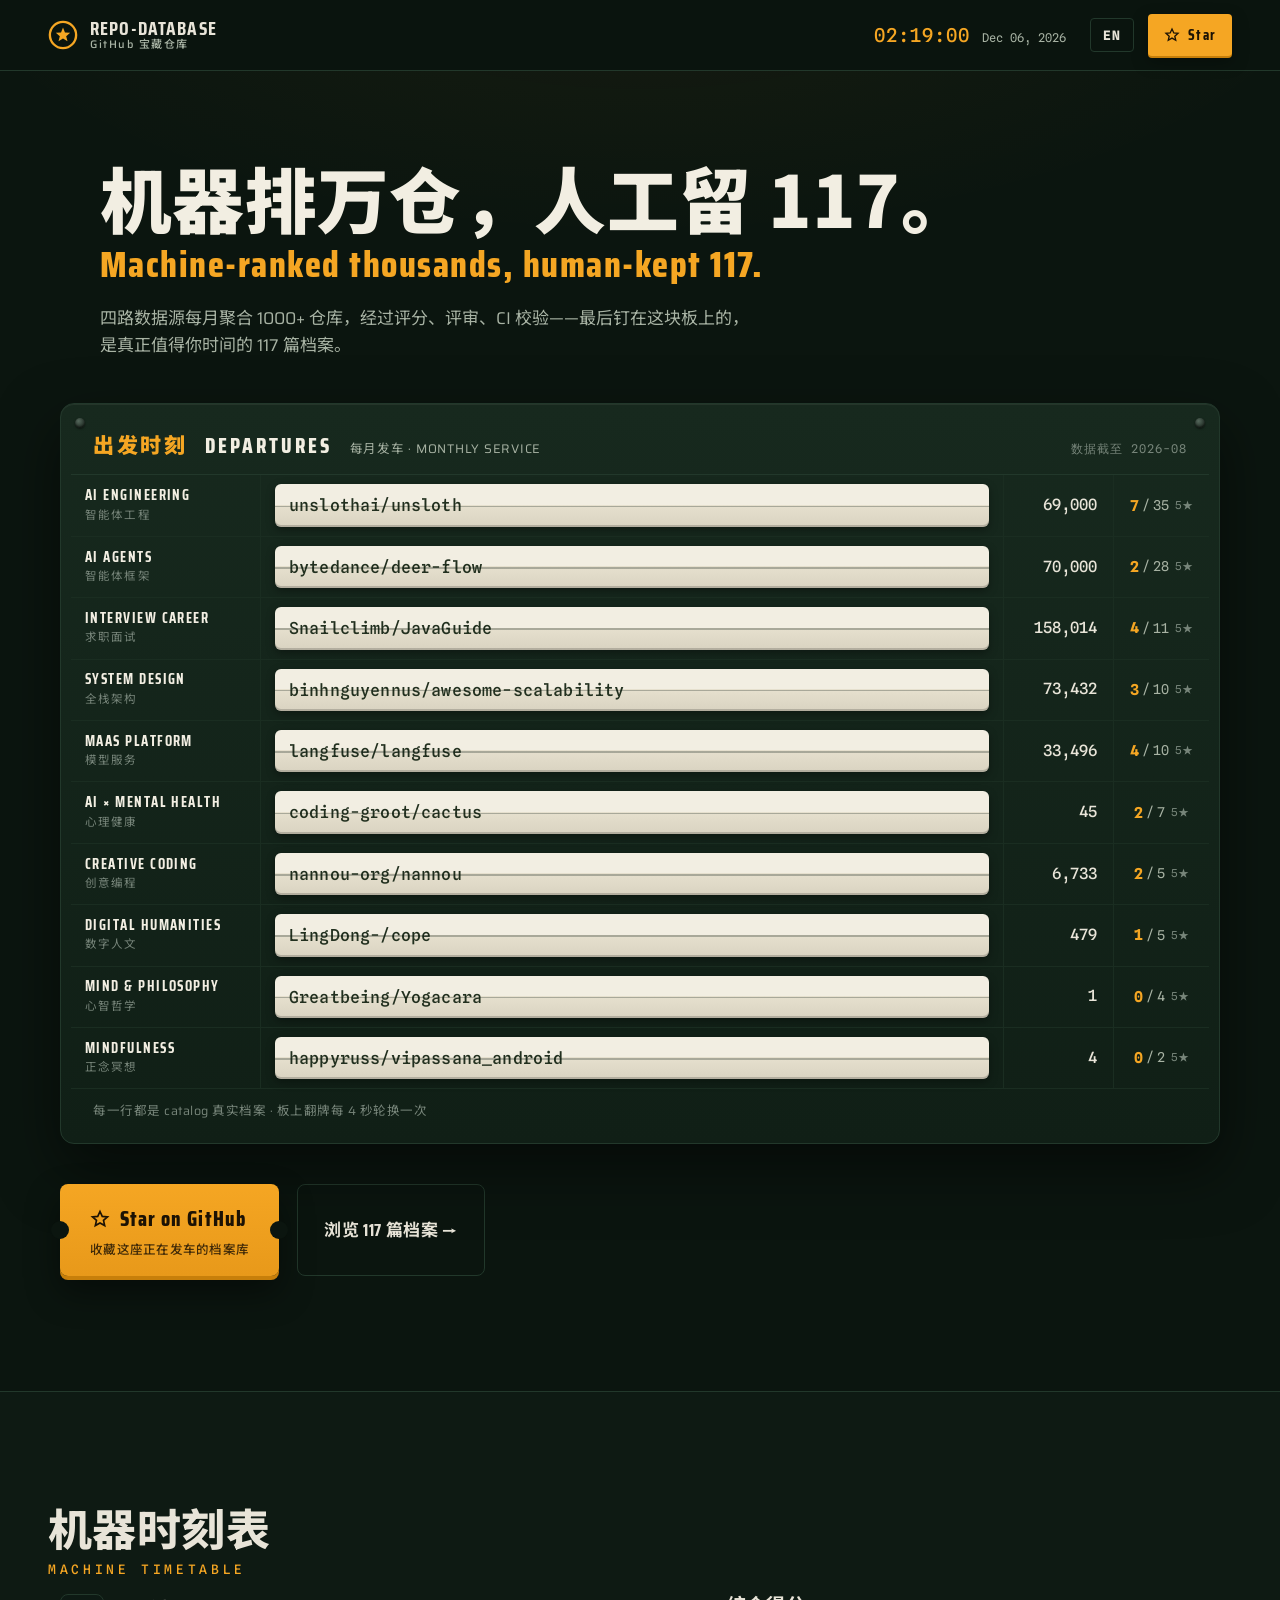
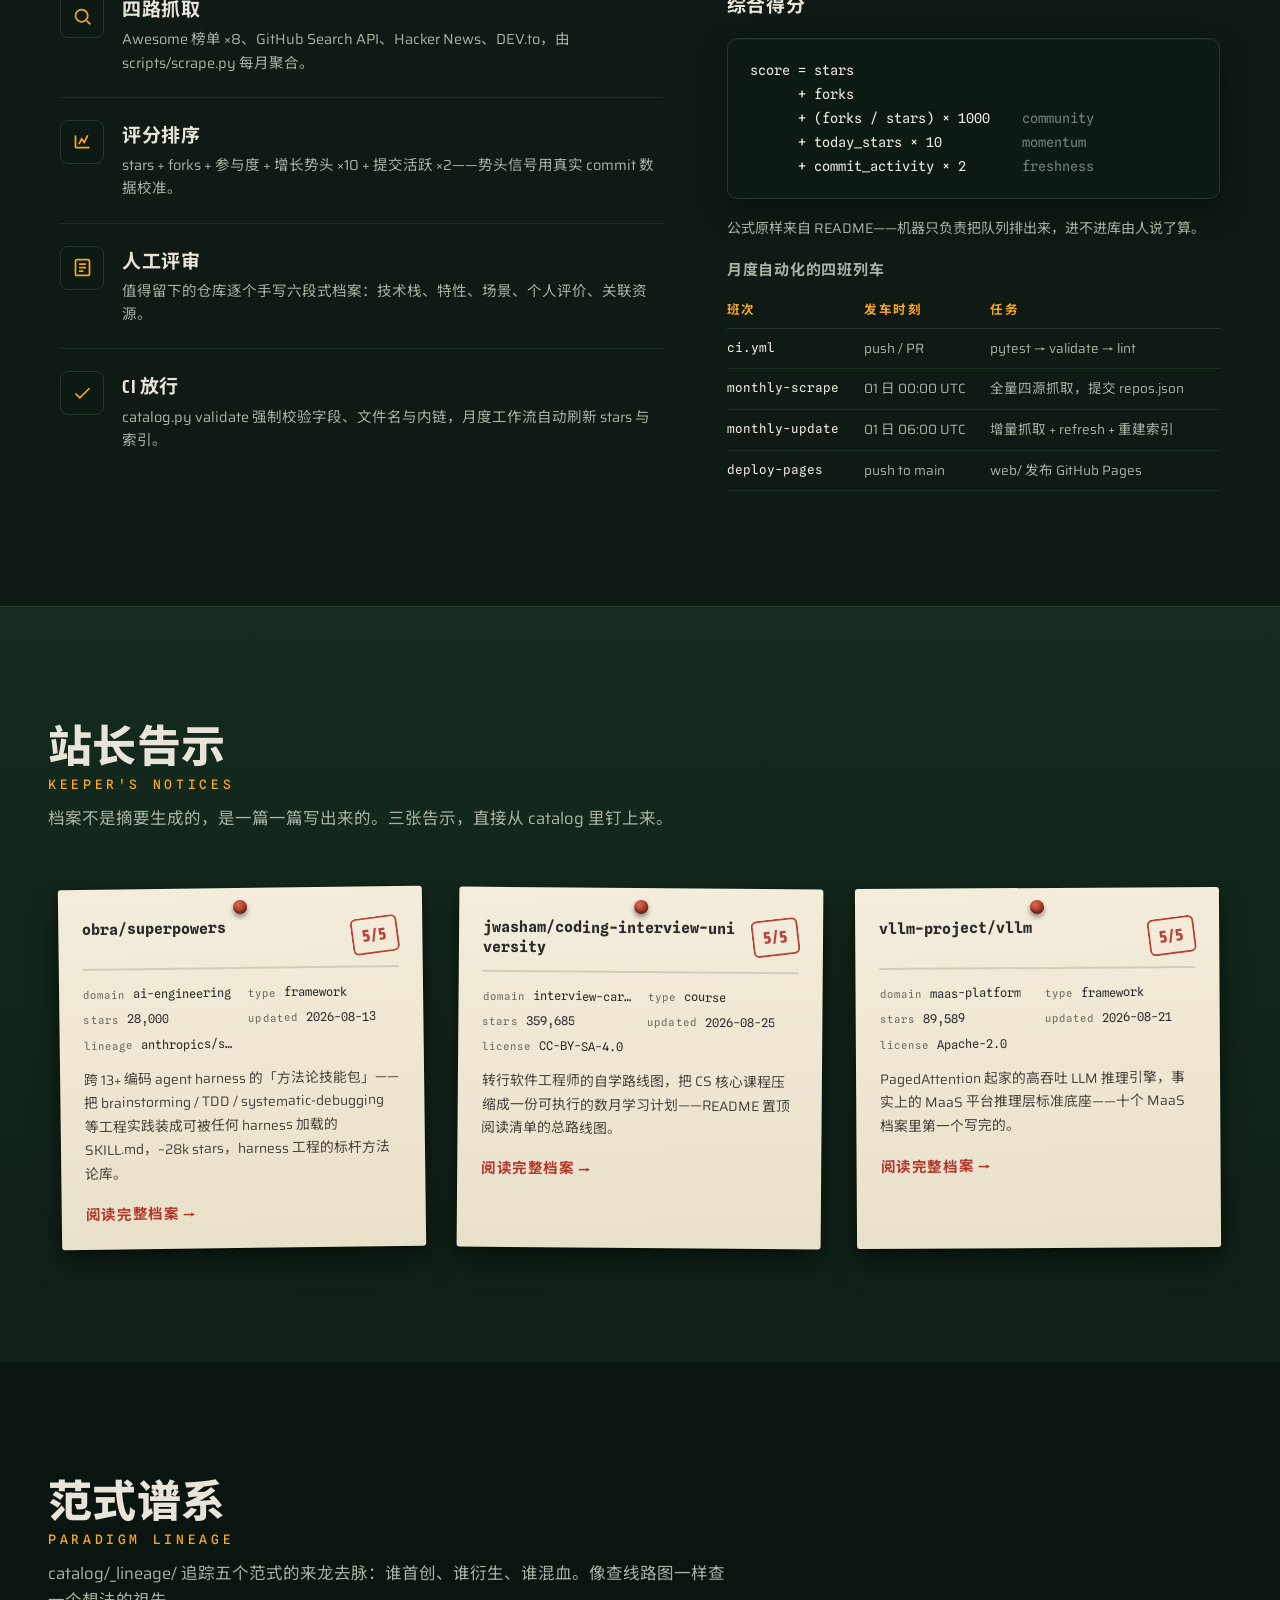
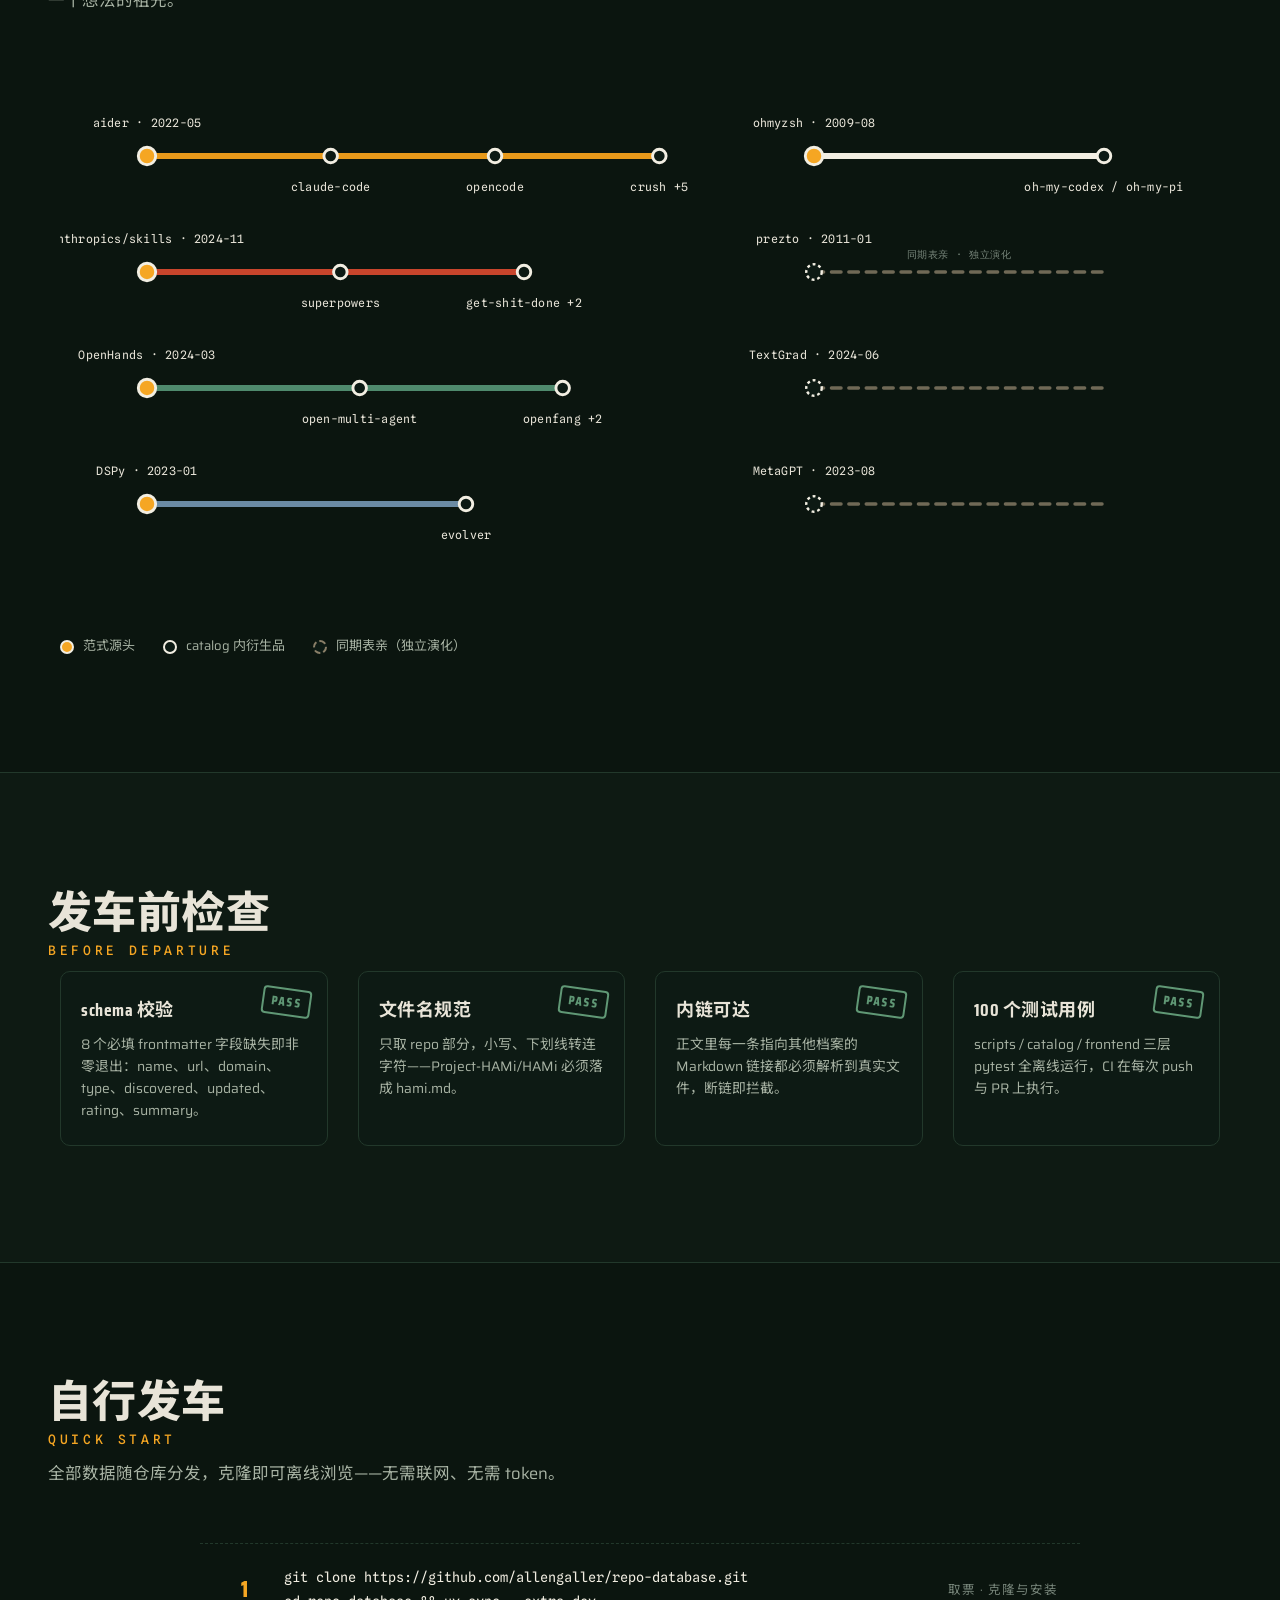
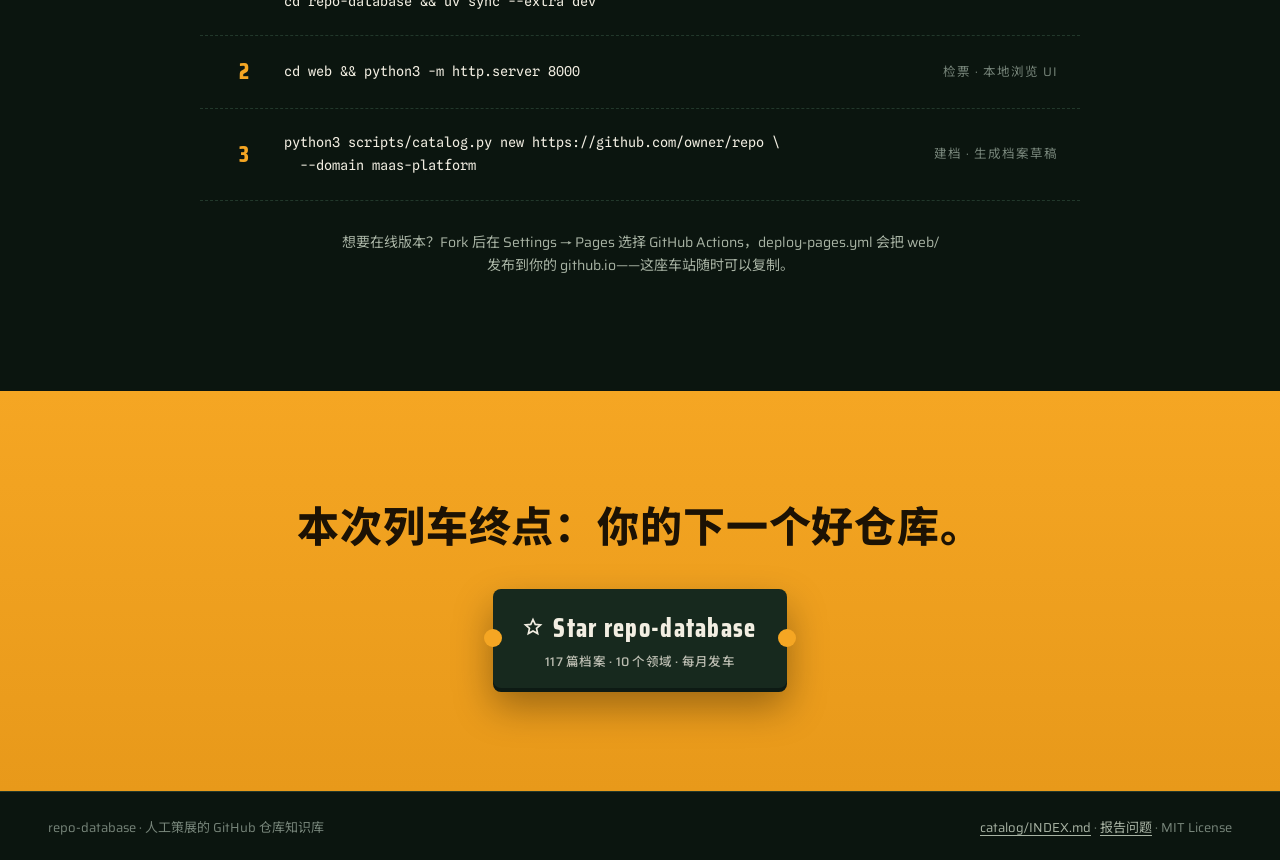
==== GTM/index.html @ 3f6d0c53 "update" ====
<!DOCTYPE html>
<html lang="zh-CN" data-lang="zh">
<head>
  <meta charset="UTF-8">
  <meta name="viewport" content="width=device-width, initial-scale=1.0">
  <meta name="description" content="repo-database — 机器聚合 1000+ 仓库，人工评审留下 117 篇档案。Machine-ranked thousands, human-kept 117.">
  <meta property="og:title" content="repo-database · GitHub Treasure">
  <meta property="og:description" content="出发大厅：四源聚合 × 人工策展 × CI 门禁的 GitHub 仓库知识库。117 篇档案，10 个领域，评审后留下。">
  <meta name="theme-color" content="#0b150f">
  <link rel="icon" href="data:image/svg+xml,%3Csvg xmlns='http://www.w3.org/2000/svg' viewBox='0 0 32 32'%3E%3Ccircle cx='16' cy='16' r='15' fill='%23f5a623'/%3E%3Ccircle cx='16' cy='16' r='9.5' fill='%230d1a14'/%3E%3Cpath d='M16 10.5l1.7 3.4 3.8.6-2.7 2.7.6 3.8-3.4-1.8-3.4 1.8.6-3.8-2.7-2.7 3.8-.6z' fill='%23f5a623'/%3E%3C/svg%3E">
  <title>repo-database · GitHub Treasure — 机器排万仓，人工留 117</title>
  <link rel="preconnect" href="https://fonts.googleapis.com">
  <link rel="preconnect" href="https://fonts.gstatic.com" crossorigin>
  <link href="https://fonts.googleapis.com/css2?family=Saira:wght@500;600;700&family=Saira+Condensed:wght@600;700;800&family=Spline+Sans+Mono:wght@400;500;700&family=Noto+Sans+SC:wght@400;500;700;900&display=swap" rel="stylesheet">
  <link rel="stylesheet" href="gtm.css">
</head>
<body>
  <!--
    DIRECTION CONTRACT — The Departure Board (seed key fe398aec, degraded roll, code-first)
    THESIS: repo-database 是一间出发大厅——机器管时刻表（四源聚合、评分排序、每月发车），策展人是站长（117 篇人工档案钉成告示）。拒绝类别默认的暗色英雄区 + 特性卡网格。
    OWN-WORLD: 深绿珐琅板面（#0d1a14）、骨白翻牌（#f2eee2）、琥珀运行高亮（#f5a623）、印章红人工痕迹（#c8452c）；Saira（DIN 系车站字）+ Spline Sans Mono 翻牌字 + Noto Sans SC；铆接板框、纸质告示卡、红墨印章、地铁线路图。
    STORY: 访客看懂「活的优质仓库出发板 + 有站长的档案库」，相信机器节奏与人工评审都真实（行行真实数据），动作是 Star（票根）+ 读档案。
    FIRST VIEWPORT: h1「机器排万仓，人工留 117」+ 全宽出发板：板楣 DEPARTURES·MONTHLY SERVICE·UPDATED 2026-08；十行线路（双语域名 | 翻牌真实仓库名 | STARS | 5★ 档案数）；板下票根式主 CTA「Star on GitHub」+ 次级「浏览档案」；板脚注注明数据截至 2026-08。
    FORM: The Departure Board — 7 候选按共鸣排序后的第 7 位（骰子分配）；候选列表其余 6 位未展示（degraded roll）。
    FINISH: unreviewed and undocumented is unfinished; this build ends with the finish review, the verdict, DESIGN.md, and every shipping raster carrying its provenance.
  -->
  <a class="skip-link" href="#board">跳到出发板 · Skip to board</a>

  <header class="station-bar">
    <a class="brand" href="https://github.com/allengaller/repo-database" target="_blank" rel="noopener">
      <svg class="brand-mark" viewBox="0 0 32 32" fill="none" aria-hidden="true">
        <circle cx="16" cy="16" r="14" stroke="currentColor" stroke-width="2.5"/>
        <path d="M16 8l2.1 5.2 5.6.4-4.3 3.6 1.4 5.4L16 19.6l-4.8 3 1.4-5.4-4.3-3.6 5.6-.4L16 8z" fill="currentColor"/>
      </svg>
      <span class="brand-name">REPO-DATABASE<small data-i18n="brandSub">GitHub 宝藏仓库</small></span>
    </a>
    <div class="clock" aria-hidden="true">
      <span class="clock-time" id="clockTime">--:--:--</span>
      <span class="clock-date" id="clockDate"></span>
    </div>
    <div class="bar-actions">
      <button id="langToggle" class="lang-toggle" type="button" aria-label="切换语言 / Switch language">EN</button>
      <a class="star-stub" href="https://github.com/allengaller/repo-database" target="_blank" rel="noopener">
        <svg viewBox="0 0 24 24" fill="none" stroke="currentColor" stroke-width="2" aria-hidden="true"><path d="M12 3l2.7 5.9 6.3.6-4.8 4.2 1.4 6.2L12 16.7l-5.6 3.2 1.4-6.2L3 9.5l6.3-.6L12 3z"/></svg>
        <span>Star</span>
      </a>
    </div>
  </header>

  <main>
    <!-- ============ 出发大厅 ============ -->
    <section class="hall">
      <div class="hall-head">
        <h1 class="hall-title">
          <span class="zh-block" data-i18n="h1main">机器排万仓，人工留 117。</span>
          <span class="en-block" data-i18n="h1sub">Machine-ranked thousands, human-kept 117.</span>
        </h1>
        <p class="hall-lede" data-i18n="lede">四路数据源每月聚合 1000+ 仓库，经过评分、评审、CI 校验——最后钉在这块板上的，是真正值得你时间的 117 篇档案。</p>
      </div>

      <div class="board-frame" id="board">
        <div class="board-header">
          <span class="bh-zh" data-i18n="boardTitle">出发时刻</span>
          <span class="bh-en">DEPARTURES</span>
          <span class="bh-service" data-i18n="boardService">每月发车 · MONTHLY SERVICE</span>
          <span class="bh-updated" data-i18n="boardUpdated">数据截至 2026-08</span>
        </div>

        <div class="board" aria-hidden="true">
          <div class="brow" data-line="ai-engineering">
            <div class="r-line"><b>AI ENGINEERING</b><i data-i18n-line>智能体工程</i></div>
            <div class="r-dest"><span class="flap"><span class="flap-name">anomalyco/opencode</span></span></div>
            <div class="r-stars">197,000</div>
            <div class="r-rating"><span class="five-count">7</span><span class="rating-sep">/</span><span class="total">35</span><span class="rating-unit">5★</span></div>
          </div>
          <div class="brow" data-line="ai-agents">
            <div class="r-line"><b>AI AGENTS</b><i data-i18n-line>智能体框架</i></div>
            <div class="r-dest"><span class="flap"><span class="flap-name">openclaw/openclaw</span></span></div>
            <div class="r-stars">380,000</div>
            <div class="r-rating"><span class="five-count">2</span><span class="rating-sep">/</span><span class="total">28</span><span class="rating-unit">5★</span></div>
          </div>
          <div class="brow" data-line="interview-career">
            <div class="r-line"><b>INTERVIEW CAREER</b><i data-i18n-line>求职面试</i></div>
            <div class="r-dest"><span class="flap"><span class="flap-name">jwasham/coding-interview-university</span></span></div>
            <div class="r-stars">359,685</div>
            <div class="r-rating"><span class="five-count">4</span><span class="rating-sep">/</span><span class="total">11</span><span class="rating-unit">5★</span></div>
          </div>
          <div class="brow" data-line="fullstack-arch">
            <div class="r-line"><b>SYSTEM DESIGN</b><i data-i18n-line>全栈架构</i></div>
            <div class="r-dest"><span class="flap"><span class="flap-name">donnemartin/system-design-primer</span></span></div>
            <div class="r-stars">365,155</div>
            <div class="r-rating"><span class="five-count">3</span><span class="rating-sep">/</span><span class="total">10</span><span class="rating-unit">5★</span></div>
          </div>
          <div class="brow" data-line="maas-platform">
            <div class="r-line"><b>MAAS PLATFORM</b><i data-i18n-line>模型服务</i></div>
            <div class="r-dest"><span class="flap"><span class="flap-name">vllm-project/vllm</span></span></div>
            <div class="r-stars">89,589</div>
            <div class="r-rating"><span class="five-count">4</span><span class="rating-sep">/</span><span class="total">10</span><span class="rating-unit">5★</span></div>
          </div>
          <div class="brow" data-line="ai-mental-health">
            <div class="r-line"><b>AI × MENTAL HEALTH</b><i data-i18n-line>心理健康</i></div>
            <div class="r-dest"><span class="flap"><span class="flap-name">Emo-gml/PsyLLM</span></span></div>
            <div class="r-stars">51</div>
            <div class="r-rating"><span class="five-count">2</span><span class="rating-sep">/</span><span class="total">7</span><span class="rating-unit">5★</span></div>
          </div>
          <div class="brow" data-line="creative-coding">
            <div class="r-line"><b>CREATIVE CODING</b><i data-i18n-line>创意编程</i></div>
            <div class="r-dest"><span class="flap"><span class="flap-name">terkelg/awesome-creative-coding</span></span></div>
            <div class="r-stars">15,121</div>
            <div class="r-rating"><span class="five-count">2</span><span class="rating-sep">/</span><span class="total">5</span><span class="rating-unit">5★</span></div>
          </div>
          <div class="brow" data-line="culture-arts">
            <div class="r-line"><b>DIGITAL HUMANITIES</b><i data-i18n-line>数字人文</i></div>
            <div class="r-dest"><span class="flap"><span class="flap-name">chinese-poetry/chinese-poetry</span></span></div>
            <div class="r-stars">52,975</div>
            <div class="r-rating"><span class="five-count">1</span><span class="rating-sep">/</span><span class="total">5</span><span class="rating-unit">5★</span></div>
          </div>
          <div class="brow" data-line="mind-philosophy">
            <div class="r-line"><b>MIND &amp; PHILOSOPHY</b><i data-i18n-line>心智哲学</i></div>
            <div class="r-dest"><span class="flap"><span class="flap-name">SecurityRonin/alaya</span></span></div>
            <div class="r-stars">13</div>
            <div class="r-rating"><span class="five-count">0</span><span class="rating-sep">/</span><span class="total">4</span><span class="rating-unit">5★</span></div>
          </div>
          <div class="brow" data-line="mindfulness-apps">
            <div class="r-line"><b>MINDFULNESS</b><i data-i18n-line>正念冥想</i></div>
            <div class="r-dest"><span class="flap"><span class="flap-name">giekaton/vipassana-app</span></span></div>
            <div class="r-stars">9</div>
            <div class="r-rating"><span class="five-count">0</span><span class="rating-sep">/</span><span class="total">2</span><span class="rating-unit">5★</span></div>
          </div>
        </div>

        <ul class="board-sr">
          <li>ai-engineering 智能体工程：35 篇，7 篇五星；代表档案 anomalyco/opencode（197,000 stars，5/5）</li>
          <li>ai-agents 智能体框架：28 篇，2 篇五星；代表档案 openclaw/openclaw（380,000 stars，4/5）</li>
          <li>interview-career 求职面试：11 篇，4 篇五星；代表档案 jwasham/coding-interview-university（359,685 stars，5/5）</li>
          <li>fullstack-arch 全栈架构：10 篇，3 篇五星；代表档案 donnemartin/system-design-primer（365,155 stars，5/5）</li>
          <li>maas-platform 模型服务：10 篇，4 篇五星；代表档案 vllm-project/vllm（89,589 stars，5/5）</li>
          <li>ai-mental-health 心理健康：7 篇，2 篇五星；代表档案 Emo-gml/PsyLLM（51 stars，5/5）</li>
          <li>creative-coding 创意编程：5 篇，2 篇五星；代表档案 terkelg/awesome-creative-coding（15,121 stars，5/5）</li>
          <li>culture-arts 数字人文：5 篇，1 篇五星；代表档案 chinese-poetry/chinese-poetry（52,975 stars，5/5）</li>
          <li>mind-philosophy 心智哲学：4 篇，0 篇五星；代表档案 SecurityRonin/alaya（13 stars，4/5）</li>
          <li>mindfulness-apps 正念冥想：2 篇，0 篇五星；代表档案 giekaton/vipassana-app（9 stars，4/5）</li>
        </ul>

        <div class="board-foot" data-i18n="boardFoot">每一行都是 catalog 真实档案 · 板上翻牌每 4 秒轮换一次</div>
      </div>

      <div class="hall-cta">
        <a class="ticket-main" href="https://github.com/allengaller/repo-database" target="_blank" rel="noopener">
          <span class="ticket-star">
            <svg viewBox="0 0 24 24" fill="none" stroke="currentColor" stroke-width="2" aria-hidden="true"><path d="M12 3l2.7 5.9 6.3.6-4.8 4.2 1.4 6.2L12 16.7l-5.6 3.2 1.4-6.2L3 9.5l6.3-.6L12 3z"/></svg>
            <span data-i18n="ctaStar">Star on GitHub</span>
          </span>
          <small data-i18n="ctaStarSub">收藏这座正在发车的档案库</small>
        </a>
        <a class="ticket-alt" href="https://github.com/allengaller/repo-database/blob/main/catalog/INDEX.md" target="_blank" rel="noopener">
          <span data-i18n="ctaIndex">浏览 117 篇档案 →</span>
        </a>
      </div>
    </section>

    <!-- ============ 机器时刻表 ============ -->
    <section class="how">
      <h2 class="sec-title"><span data-i18n="howTitle">机器时刻表</span><b>MACHINE TIMETABLE</b></h2>
      <div class="how-grid">
        <div class="how-flow">
          <div class="flow-step">
            <span class="fs-icon"><svg viewBox="0 0 24 24" fill="none" stroke="currentColor" stroke-width="2" aria-hidden="true"><circle cx="11" cy="11" r="7"/><path d="M21 21l-4.3-4.3"/></svg></span>
            <div><h3 data-i18n="flow1T">四路抓取</h3><p data-i18n="flow1P">Awesome 榜单 ×8、GitHub Search API、Hacker News、DEV.to，由 scripts/scrape.py 每月聚合。</p></div>
          </div>
          <div class="flow-step">
            <span class="fs-icon"><svg viewBox="0 0 24 24" fill="none" stroke="currentColor" stroke-width="2" aria-hidden="true"><path d="M4 19V5m0 14h16M8 15l3-6 3 4 4-8"/></svg></span>
            <div><h3 data-i18n="flow2T">评分排序</h3><p data-i18n="flow2P">stars + forks + 参与度 + 增长势头 ×10 + 提交活跃 ×2——势头信号用真实 commit 数据校准。</p></div>
          </div>
          <div class="flow-step">
            <span class="fs-icon"><svg viewBox="0 0 24 24" fill="none" stroke="currentColor" stroke-width="2" aria-hidden="true"><rect x="4" y="3" width="16" height="18" rx="2"/><path d="M8 8h8M8 12h8M8 16h5"/></svg></span>
            <div><h3 data-i18n="flow3T">人工评审</h3><p data-i18n="flow3P">值得留下的仓库逐个手写六段式档案：技术栈、特性、场景、个人评价、关联资源。</p></div>
          </div>
          <div class="flow-step">
            <span class="fs-icon"><svg viewBox="0 0 24 24" fill="none" stroke="currentColor" stroke-width="2" aria-hidden="true"><path d="M20 6L9 17l-5-5"/></svg></span>
            <div><h3 data-i18n="flow4T">CI 放行</h3><p data-i18n="flow4P">catalog.py validate 强制校验字段、文件名与内链，月度工作流自动刷新 stars 与索引。</p></div>
          </div>
        </div>
        <div class="how-formula">
          <h3 data-i18n="formulaT">综合得分</h3>
          <pre class="formula"><code>score = stars
      + forks
      + (forks / stars) × 1000   <span class="fx-c"> community</span>
      + today_stars × 10         <span class="fx-c"> momentum</span>
      + commit_activity × 2      <span class="fx-c"> freshness</span></code></pre>
          <p class="formula-note" data-i18n="formulaNote">公式原样来自 README——机器只负责把队列排出来，进不进库由人说了算。</p>
          <table class="wf-table">
            <caption data-i18n="wfCap">月度自动化的四班列车</caption>
            <thead><tr><th data-i18n="wfHead1">班次</th><th data-i18n="wfHead2">发车时刻</th><th data-i18n="wfHead3">任务</th></tr></thead>
            <tbody>
              <tr><td>ci.yml</td><td>push / PR</td><td>pytest → validate → lint</td></tr>
              <tr><td>monthly-scrape</td><td>01 日 00:00 UTC</td><td data-i18n="wf1">全量四源抓取，提交 repos.json</td></tr>
              <tr><td>monthly-update</td><td>01 日 06:00 UTC</td><td data-i18n="wf2">增量抓取 + refresh + 重建索引</td></tr>
              <tr><td>deploy-pages</td><td>push to main</td><td data-i18n="wf3">web/ 发布 GitHub Pages</td></tr>
            </tbody>
          </table>
        </div>
      </div>
    </section>

    <!-- ============ 站长告示 ============ -->
    <section class="notices">
      <h2 class="sec-title"><span data-i18n="noticesTitle">站长告示</span><b>KEEPER'S NOTICES</b></h2>
      <p class="sec-lede" data-i18n="noticesLede">档案不是摘要生成的，是一篇一篇写出来的。三张告示，直接从 catalog 里钉上来。</p>
      <div class="notice-board">
        <article class="notice-card">
          <span class="pin" aria-hidden="true"></span>
          <header class="nc-head">
            <h3>obra/superpowers</h3>
            <span class="nc-stamp" aria-label="rating 5/5">5/5</span>
          </header>
          <dl class="nc-meta">
            <div><dt>domain</dt><dd>ai-engineering</dd></div>
            <div><dt>type</dt><dd>framework</dd></div>
            <div><dt>stars</dt><dd>28,000</dd></div>
            <div><dt>updated</dt><dd>2026-08-13</dd></div>
            <div><dt>lineage</dt><dd>anthropics/skills</dd></div>
          </dl>
          <p class="nc-body" data-i18n="nc1">跨 13+ 编码 agent harness 的「方法论技能包」——把 brainstorming / TDD / systematic-debugging 等工程实践装成可被任何 harness 加载的 SKILL.md，~28k stars，harness 工程的标杆方法论库。</p>
          <a class="nc-link" href="https://github.com/allengaller/repo-database/blob/main/catalog/ai-engineering/superpowers.md" target="_blank" rel="noopener" data-i18n="ncLink">阅读完整档案 →</a>
        </article>
        <article class="notice-card">
          <span class="pin" aria-hidden="true"></span>
          <header class="nc-head">
            <h3>jwasham/coding-interview-university</h3>
            <span class="nc-stamp" aria-label="rating 5/5">5/5</span>
          </header>
          <dl class="nc-meta">
            <div><dt>domain</dt><dd>interview-career</dd></div>
            <div><dt>type</dt><dd>course</dd></div>
            <div><dt>stars</dt><dd>359,685</dd></div>
            <div><dt>updated</dt><dd>2026-08-25</dd></div>
            <div><dt>license</dt><dd>CC-BY-SA-4.0</dd></div>
          </dl>
          <p class="nc-body" data-i18n="nc2">转行软件工程师的自学路线图，把 CS 核心课程压缩成一份可执行的数月学习计划——README 置顶阅读清单的总路线图。</p>
          <a class="nc-link" href="https://github.com/allengaller/repo-database/blob/main/catalog/interview-career/coding-interview-university.md" target="_blank" rel="noopener" data-i18n="ncLink">阅读完整档案 →</a>
        </article>
        <article class="notice-card">
          <span class="pin" aria-hidden="true"></span>
          <header class="nc-head">
            <h3>vllm-project/vllm</h3>
            <span class="nc-stamp" aria-label="rating 5/5">5/5</span>
          </header>
          <dl class="nc-meta">
            <div><dt>domain</dt><dd>maas-platform</dd></div>
            <div><dt>type</dt><dd>framework</dd></div>
            <div><dt>stars</dt><dd>89,589</dd></div>
            <div><dt>updated</dt><dd>2026-08-21</dd></div>
            <div><dt>license</dt><dd>Apache-2.0</dd></div>
          </dl>
          <p class="nc-body" data-i18n="nc3">PagedAttention 起家的高吞吐 LLM 推理引擎，事实上的 MaaS 平台推理层标准底座——十个 MaaS 档案里第一个写完的。</p>
          <a class="nc-link" href="https://github.com/allengaller/repo-database/blob/main/catalog/maas-platform/vllm.md" target="_blank" rel="noopener" data-i18n="ncLink">阅读完整档案 →</a>
        </article>
      </div>
    </section>

    <!-- ============ 范式谱系 ============ -->
    <section class="lineage">
      <h2 class="sec-title"><span data-i18n="lineageTitle">范式谱系</span><b>PARADIGM LINEAGE</b></h2>
      <p class="sec-lede" data-i18n="lineageLede">catalog/_lineage/ 追踪五个范式的来龙去脉：谁首创、谁衍生、谁混血。像查线路图一样查一个想法的祖先。</p>
      <div class="metro">
        <svg class="metro-svg" viewBox="0 0 1200 560" role="img" aria-label="五条范式谱系线路图">
          <g class="mline" data-line-name="CLI 流式 diff 编辑器 CLI streaming diff editor">
            <path class="rail" d="M90 90 H 620" />
            <circle class="stn origin" cx="90" cy="90" r="9"/>
            <text class="stn-name" x="90" y="60" text-anchor="middle">aider · 2022-05</text>
            <circle class="stn" cx="280" cy="90" r="7"/>
            <text class="stn-name" x="280" y="126" text-anchor="middle">claude-code</text>
            <circle class="stn" cx="450" cy="90" r="7"/>
            <text class="stn-name" x="450" y="126" text-anchor="middle">opencode</text>
            <circle class="stn" cx="620" cy="90" r="7"/>
            <text class="stn-name" x="620" y="126" text-anchor="middle">crush +5</text>
          </g>
          <g class="mline" data-line-name="Agent harness 配置 agent harness config">
            <path class="rail" d="M90 210 H 480" />
            <circle class="stn origin" cx="90" cy="210" r="9"/>
            <text class="stn-name" x="90" y="180" text-anchor="middle">anthropics/skills · 2024-11</text>
            <circle class="stn" cx="290" cy="210" r="7"/>
            <text class="stn-name" x="290" y="246" text-anchor="middle">superpowers</text>
            <circle class="stn" cx="480" cy="210" r="7"/>
            <text class="stn-name" x="480" y="246" text-anchor="middle">get-shit-done +2</text>
          </g>
          <g class="mline" data-line-name="多 agent 编排 multi-agent orchestration">
            <path class="rail" d="M90 330 H 520" />
            <circle class="stn origin" cx="90" cy="330" r="9"/>
            <text class="stn-name" x="90" y="300" text-anchor="middle">OpenHands · 2024-03</text>
            <circle class="stn" cx="310" cy="330" r="7"/>
            <text class="stn-name" x="310" y="366" text-anchor="middle">open-multi-agent</text>
            <circle class="stn" cx="520" cy="330" r="7"/>
            <text class="stn-name" x="520" y="366" text-anchor="middle">openfang +2</text>
          </g>
          <g class="mline" data-line-name="Prompt 演化 prompt evolution">
            <path class="rail" d="M90 450 H 420" />
            <circle class="stn origin" cx="90" cy="450" r="9"/>
            <text class="stn-name" x="90" y="420" text-anchor="middle">DSPy · 2023-01</text>
            <circle class="stn" cx="420" cy="450" r="7"/>
            <text class="stn-name" x="420" y="486" text-anchor="middle">evolver</text>
          </g>
          <g class="mline" data-line-name="oh-my-zsh 家族 oh-my-zsh family">
            <path class="rail" d="M780 90 H 1080" />
            <circle class="stn origin" cx="780" cy="90" r="9"/>
            <text class="stn-name" x="780" y="60" text-anchor="middle">ohmyzsh · 2009-08</text>
            <circle class="stn" cx="1080" cy="90" r="7"/>
            <text class="stn-name" x="1080" y="126" text-anchor="middle">oh-my-codex / oh-my-pi</text>
          </g>
          <g class="mline" data-line-name="oh-my-zsh 家族（独立演化）oh-my-zsh family cousin">
            <path class="rail dashed" d="M780 210 H 1080" />
            <circle class="stn cousin" cx="780" cy="210" r="8"/>
            <text class="stn-name" x="780" y="180" text-anchor="middle">prezto · 2011-01</text>
            <text class="stn-note" x="930" y="196" text-anchor="middle" data-i18n="cousinNote">同期表亲 · 独立演化</text>
          </g>
          <g class="mline" data-line-name="Prompt 演化（同期表亲）prompt evolution cousin">
            <path class="rail dashed" d="M780 330 H 1080" />
            <circle class="stn cousin" cx="780" cy="330" r="8"/>
            <text class="stn-name" x="780" y="300" text-anchor="middle">TextGrad · 2024-06</text>
          </g>
          <g class="mline" data-line-name="多 agent 编排（同期表亲）multi-agent orchestration cousin">
            <path class="rail dashed" d="M780 450 H 1080" />
            <circle class="stn cousin" cx="780" cy="450" r="8"/>
            <text class="stn-name" x="780" y="420" text-anchor="middle">MetaGPT · 2023-08</text>
          </g>
        </svg>
        <div class="metro-legend">
          <span><i class="lg-origin"></i><span data-i18n="lgOrigin">范式源头</span></span>
          <span><i class="lg-stn"></i><span data-i18n="lgDeriv">catalog 内衍生品</span></span>
          <span><i class="lg-cousin"></i><span data-i18n="lgCousin">同期表亲（独立演化）</span></span>
        </div>
      </div>
    </section>

    <!-- ============ 发车前检查 ============ -->
    <section class="gate">
      <h2 class="sec-title"><span data-i18n="gateTitle">发车前检查</span><b>BEFORE DEPARTURE</b></h2>
      <div class="gate-grid">
        <div class="gate-item">
          <span class="gate-stamp" aria-hidden="true">PASS</span>
          <h3 data-i18n="gate1T">schema 校验</h3>
          <p data-i18n="gate1P">8 个必填 frontmatter 字段缺失即非零退出：name、url、domain、type、discovered、updated、rating、summary。</p>
        </div>
        <div class="gate-item">
          <span class="gate-stamp" aria-hidden="true">PASS</span>
          <h3 data-i18n="gate2T">文件名规范</h3>
          <p data-i18n="gate2P">只取 repo 部分，小写、下划线转连字符——Project-HAMi/HAMi 必须落成 hami.md。</p>
        </div>
        <div class="gate-item">
          <span class="gate-stamp" aria-hidden="true">PASS</span>
          <h3 data-i18n="gate3T">内链可达</h3>
          <p data-i18n="gate3P">正文里每一条指向其他档案的 Markdown 链接都必须解析到真实文件，断链即拦截。</p>
        </div>
        <div class="gate-item">
          <span class="gate-stamp" aria-hidden="true">PASS</span>
          <h3 data-i18n="gate4T">100 个测试用例</h3>
          <p data-i18n="gate4P">scripts / catalog / frontend 三层 pytest 全离线运行，CI 在每次 push 与 PR 上执行。</p>
        </div>
      </div>
    </section>

    <!-- ============ 自行发车 ============ -->
    <section class="quickstart">
      <h2 class="sec-title"><span data-i18n="qsTitle">自行发车</span><b>QUICK START</b></h2>
      <p class="sec-lede" data-i18n="qsLede">全部数据随仓库分发，克隆即可离线浏览——无需联网、无需 token。</p>
      <div class="qs-ticket">
        <div class="qs-cmd"><span class="qs-no">1</span><pre><code>git clone https://github.com/allengaller/repo-database.git
cd repo-database &amp;&amp; uv sync --extra dev</code></pre><span class="qs-label" data-i18n="qs1">取票 · 克隆与安装</span></div>
        <div class="qs-cmd"><span class="qs-no">2</span><pre><code>cd web &amp;&amp; python3 -m http.server 8000</code></pre><span class="qs-label" data-i18n="qs2">检票 · 本地浏览 UI</span></div>
        <div class="qs-cmd"><span class="qs-no">3</span><pre><code>python3 scripts/catalog.py new https://github.com/owner/repo \
  --domain maas-platform</code></pre><span class="qs-label" data-i18n="qs3">建档 · 生成档案草稿</span></div>
      </div>
      <p class="qs-note" data-i18n="qsNote">想要在线版本？Fork 后在 Settings → Pages 选择 GitHub Actions，deploy-pages.yml 会把 web/ 发布到你的 github.io——这座车站随时可以复制。</p>
    </section>

    <!-- ============ 终到 ============ -->
    <section class="terminus">
      <div class="terminus-board">
        <p class="term-line" data-i18n="termLine">本次列车终点：你的下一个好仓库。</p>
        <a class="ticket-main big" href="https://github.com/allengaller/repo-database" target="_blank" rel="noopener">
          <span class="ticket-star">
            <svg viewBox="0 0 24 24" fill="none" stroke="currentColor" stroke-width="2" aria-hidden="true"><path d="M12 3l2.7 5.9 6.3.6-4.8 4.2 1.4 6.2L12 16.7l-5.6 3.2 1.4-6.2L3 9.5l6.3-.6L12 3z"/></svg>
            <span data-i18n="ctaStar2">Star repo-database</span>
          </span>
          <small data-i18n="ctaStarSub2">117 篇档案 · 10 个领域 · 每月发车</small>
        </a>
      </div>
    </section>
  </main>

  <footer class="station-foot">
    <span>repo-database · <span data-i18n="footCurated">人工策展的 GitHub 仓库知识库</span></span>
    <span><a href="https://github.com/allengaller/repo-database/blob/main/catalog/INDEX.md" target="_blank" rel="noopener">catalog/INDEX.md</a> · <a href="https://github.com/allengaller/repo-database/issues" target="_blank" rel="noopener" data-i18n="footIssues">报告问题</a> · MIT License</span>
  </footer>

  <script src="gtm.js"></script>
</body>
</html>
---- GTM/gtm.css ----
/* ============================================================
   GTM — The Departure Board
   World: station split-flap departure hall. Deep-green enamel,
   bone flaps, amber service highlights, stamp-red human marks.
   Faces: Saira (DIN-lineage transit) + Spline Sans Mono (flaps)
   + Noto Sans SC (中文).
   ============================================================ */

:root {
  --bg: #0b150f;
  --enamel: #0d1a14;
  --enamel-2: #12241a;
  --panel: #0e1a13;
  --line: #22382b;
  --line-soft: #1a2d21;
  --flap: #f2eee2;
  --flap-edge: #d9d3c1;
  --flap-ink: #22301f;
  --amber: #f5a623;
  --amber-deep: #c77f0a;
  --stamp: #c8452c;
  --stamp-ink: #b3382c;
  --ink: #e8e4d8;
  --ink-dim: #a8b3a4;
  --ink-faint: #77857a;
  --paper: #efe7d2;
  --paper-ink: #2b2b28;
  --paper-dim: #6b6a5f;

  --f-transit: "Saira Condensed", "Noto Sans SC", sans-serif;
  --f-sans: "Saira", "Noto Sans SC", "PingFang SC", "Microsoft YaHei", sans-serif;
  --f-mono: "Spline Sans Mono", "SF Mono", Consolas, monospace;

  --sp: 8px;
  --rail-w: 6px;
}

* { margin: 0; padding: 0; box-sizing: border-box; }

html { scroll-behavior: smooth; }

body {
  font-family: var(--f-sans);
  background: var(--bg);
  color: var(--ink);
  line-height: 1.6;
  -webkit-font-smoothing: antialiased;
  overflow-x: hidden;
}

/* Browser surfaces themed from the palette */
::selection { background: var(--flap); color: var(--flap-ink); }

::-webkit-scrollbar { width: 12px; }
::-webkit-scrollbar-track { background: var(--bg); }
::-webkit-scrollbar-thumb { background: var(--line); border: 3px solid var(--bg); border-radius: 6px; }
::-webkit-scrollbar-thumb:hover { background: var(--ink-faint); }

:focus-visible { outline: 2px solid var(--amber); outline-offset: 3px; border-radius: 2px; }

a { color: var(--amber); text-decoration-thickness: 1px; text-underline-offset: 3px; }

.skip-link {
  position: absolute; left: -9999px; top: 0; z-index: 200;
  background: var(--amber); color: #1c1204; padding: 10px 18px;
  font-family: var(--f-transit); font-weight: 700;
}
.skip-link:focus { left: 16px; top: 12px; }

/* ============ Station top bar ============ */

.station-bar {
  position: sticky; top: 0; z-index: 100;
  display: flex; align-items: center; gap: 24px;
  padding: 14px clamp(20px, 4vw, 48px);
  background: color-mix(in srgb, var(--bg) 88%, transparent);
  backdrop-filter: blur(10px);
  border-bottom: 1px solid var(--line);
}

.brand {
  display: flex; align-items: center; gap: 12px;
  color: var(--ink); text-decoration: none; margin-right: auto;
}
.brand-mark { width: 30px; height: 30px; color: var(--amber); flex: none; }
.brand-name {
  font-family: var(--f-transit); font-weight: 700; font-size: 19px;
  letter-spacing: .06em; display: flex; flex-direction: column; line-height: 1.05;
}
.brand-name small {
  font-family: var(--f-sans); font-weight: 500; font-size: 11px;
  letter-spacing: .14em; color: var(--ink-dim);
}

.clock {
  display: flex; align-items: baseline; gap: 12px;
  font-family: var(--f-mono); font-variant-numeric: tabular-nums;
}
.clock-time { font-size: 19px; font-weight: 500; color: var(--amber); letter-spacing: .05em; }
.clock-date { font-size: 12px; color: var(--ink-dim); }

.bar-actions { display: flex; align-items: center; gap: 14px; }

.lang-toggle {
  font-family: var(--f-mono); font-size: 13px; font-weight: 700;
  color: var(--ink); background: transparent;
  border: 1px solid var(--line); border-radius: 4px;
  padding: 8px 12px; cursor: pointer; letter-spacing: .08em;
  transition: border-color .15s ease, color .15s ease;
}
.lang-toggle:hover { border-color: var(--amber); color: var(--amber); }

.star-stub {
  display: flex; align-items: center; gap: 8px;
  font-family: var(--f-transit); font-weight: 700; font-size: 15px;
  letter-spacing: .08em; text-decoration: none;
  color: #1c1204; background: var(--amber);
  padding: 9px 16px; border-radius: 4px;
  box-shadow: 0 2px 0 var(--amber-deep), 0 6px 16px rgba(0,0,0,.35);
  transition: transform .15s ease, box-shadow .15s ease;
}
.star-stub svg { width: 16px; height: 16px; }
.star-stub:hover { transform: translateY(-1px); box-shadow: 0 3px 0 var(--amber-deep), 0 10px 22px rgba(0,0,0,.4); }
.star-stub:active { transform: translateY(1px); box-shadow: 0 1px 0 var(--amber-deep); }

/* ============ Sections shared ============ */

main { display: block; }

section { padding: clamp(72px, 9vw, 120px) clamp(20px, 4vw, 48px); }

.sec-title {
  font-family: var(--f-transit); font-weight: 800;
  font-size: clamp(30px, 4vw, 44px); line-height: 1.1;
  letter-spacing: .01em; color: var(--ink);
  margin-bottom: 14px;
}
.sec-title b {
  display: block;
  font-family: var(--f-mono); font-weight: 500;
  font-size: 13px; letter-spacing: .28em;
  color: var(--amber); margin-top: 6px;
}

.sec-lede {
  max-width: 62ch; font-size: 16.5px; color: var(--ink-dim);
  margin-bottom: clamp(36px, 5vw, 56px);
}

/* ============ Hall (hero) ============ */

.hall {
  background:
    radial-gradient(1200px 500px at 50% -10%, rgba(245,166,35,.05), transparent 60%),
    var(--bg);
  padding-top: clamp(48px, 7vw, 88px);
}

.hall-head { max-width: 1080px; margin: 0 auto 44px; }

.hall-title {
  font-family: var(--f-transit); font-weight: 800;
  font-size: clamp(38px, 5.6vw, 72px);
  line-height: 1.06; letter-spacing: .005em;
  margin-bottom: 20px;
}
.hall-title .zh-block {
  display: block;
  font-family: "Noto Sans SC", var(--f-sans); font-weight: 900;
  color: var(--flap);
}
.hall-title .en-block {
  display: block;
  font-family: var(--f-transit);
  font-size: .52em; letter-spacing: .04em;
  color: var(--amber); margin-top: 10px;
}

.hall-lede { max-width: 60ch; font-size: 17px; color: var(--ink-dim); }

/* ---- Board ---- */

.board-frame {
  max-width: 1160px; margin: 0 auto;
  background: linear-gradient(180deg, #17291e, #101f16);
  border: 1px solid var(--line);
  border-radius: 14px;
  padding: 10px;
  box-shadow: 0 24px 60px rgba(0,0,0,.5), inset 0 1px 0 rgba(242,238,226,.06);
  position: relative;
}
.board-frame::before,
.board-frame::after {
  content: ""; position: absolute; width: 10px; height: 10px; border-radius: 50%;
  background: radial-gradient(circle at 35% 30%, #55685c, #232f27 70%);
  box-shadow: inset 0 -1px 2px rgba(0,0,0,.6), 0 1px 2px rgba(0,0,0,.5);
}
.board-frame::before { top: 14px; left: 14px; }
.board-frame::after { top: 14px; right: 14px; }

.board-header {
  display: flex; align-items: baseline; gap: 18px; flex-wrap: wrap;
  padding: 14px 22px 12px;
}
.bh-zh {
  font-family: "Noto Sans SC", var(--f-sans); font-weight: 900;
  font-size: 21px; color: var(--amber); letter-spacing: .12em;
}
.bh-en {
  font-family: var(--f-transit); font-weight: 800; font-size: 21px;
  letter-spacing: .14em; color: var(--flap);
}
.bh-service { font-size: 12.5px; color: var(--ink-dim); letter-spacing: .06em; }
.bh-updated {
  margin-left: auto; font-family: var(--f-mono); font-size: 12px;
  color: var(--ink-faint); letter-spacing: .08em;
}

.board { border-top: 1px solid var(--line); }

.brow {
  display: grid;
  grid-template-columns: 190px minmax(0,1fr) 110px 96px;
  align-items: stretch;
  border-bottom: 1px solid var(--line-soft);
}

.r-line {
  display: flex; flex-direction: column; justify-content: center; gap: 1px;
  padding: 9px 14px;
  border-right: 1px solid var(--line-soft);
}
.r-line b {
  font-family: var(--f-transit); font-weight: 700; font-size: 14.5px;
  letter-spacing: .1em; color: var(--flap); line-height: 1.2;
  white-space: nowrap;
}
.r-line i {
  font-style: normal; font-size: 11.5px; color: var(--ink-faint);
  letter-spacing: .1em; white-space: nowrap;
}

.r-dest { display: flex; align-items: center; padding: 9px 14px; min-width: 0; }

.flap {
  position: relative; display: block; width: 100%;
  background: linear-gradient(180deg, var(--flap) 0%, var(--flap) 48.5%, #e6e0ce 48.5%, var(--flap-edge) 100%);
  border-radius: 6px;
  padding: 8px 14px;
  transform-style: preserve-3d;
  box-shadow: inset 0 -2px 0 rgba(0,0,0,.18), 0 3px 8px rgba(0,0,0,.35);
}
.flap::after {
  content: ""; position: absolute; left: 0; right: 0; top: 50%; height: 1.5px;
  background: rgba(13,26,20,.28);
}
.flap-name {
  display: block;
  font-family: var(--f-mono); font-weight: 500; font-size: 16.5px;
  color: var(--flap-ink); letter-spacing: .01em;
  white-space: nowrap; overflow: hidden; text-overflow: ellipsis;
  font-variant-numeric: tabular-nums;
}
.flap.flipping { animation: flapFlip .5s cubic-bezier(.45,0,.35,1); }
@keyframes flapFlip {
  0% { transform: rotateX(0); }
  50% { transform: rotateX(-90deg); filter: brightness(.72); }
  100% { transform: rotateX(0); filter: brightness(1); }
}

.r-stars {
  display: flex; align-items: center; justify-content: flex-end;
  padding: 0 16px;
  font-family: var(--f-mono); font-size: 15.5px; font-weight: 500;
  color: var(--ink); font-variant-numeric: tabular-nums;
  border-left: 1px solid var(--line-soft);
}

.r-rating {
  display: flex; align-items: center; justify-content: center; gap: 3px;
  font-family: var(--f-mono); font-size: 13.5px;
  border-left: 1px solid var(--line-soft);
  color: var(--ink-dim); font-variant-numeric: tabular-nums;
}
.r-rating .five-count { color: var(--amber); font-weight: 700; font-size: 15px; }
.r-rating .rating-unit { font-size: 11px; color: var(--ink-faint); margin-left: 3px; }

.board-sr {
  position: absolute; width: 1px; height: 1px;
  overflow: hidden; clip-path: inset(50%); white-space: nowrap;
}

.board-foot {
  padding: 12px 22px;
  font-size: 12.5px; color: var(--ink-faint); letter-spacing: .04em;
}

/* ---- Hall CTA ---- */

.hall-cta {
  max-width: 1160px; margin: 40px auto 0;
  display: flex; align-items: stretch; gap: 18px; flex-wrap: wrap;
}

.ticket-main {
  display: flex; flex-direction: column; gap: 4px;
  background: linear-gradient(180deg, var(--amber), #e8991a);
  color: #1c1204; text-decoration: none;
  padding: 18px 30px 16px;
  border-radius: 8px;
  position: relative;
  box-shadow: 0 4px 0 var(--amber-deep), 0 16px 34px rgba(0,0,0,.45);
  transition: transform .15s ease, box-shadow .15s ease;
}
.ticket-main::before, .ticket-main::after {
  content: ""; position: absolute; top: 50%; width: 18px; height: 18px;
  border-radius: 50%; background: var(--bg);
  transform: translateY(-50%);
}
.ticket-main::before { left: -9px; }
.ticket-main::after { right: -9px; }
.ticket-main:hover { transform: translateY(-2px); box-shadow: 0 6px 0 var(--amber-deep), 0 22px 44px rgba(0,0,0,.5); }
.ticket-main:active { transform: translateY(1px); box-shadow: 0 2px 0 var(--amber-deep), 0 10px 20px rgba(0,0,0,.4); }

.ticket-star {
  display: flex; align-items: center; gap: 10px;
  font-family: var(--f-transit); font-weight: 800; font-size: 21px;
  letter-spacing: .05em;
}
.ticket-star svg { width: 20px; height: 20px; }
.ticket-main small { font-size: 12.5px; font-weight: 500; opacity: .82; letter-spacing: .02em; }

.ticket-alt {
  display: flex; align-items: center;
  font-family: var(--f-transit); font-weight: 700; font-size: 17px;
  letter-spacing: .04em; text-decoration: none;
  color: var(--ink); border: 1px solid var(--line);
  border-radius: 8px; padding: 18px 26px;
  transition: border-color .15s ease, color .15s ease, background .15s ease;
}
.ticket-alt:hover { border-color: var(--amber); color: var(--amber); background: rgba(245,166,35,.06); }

.ticket-main.big .ticket-star { font-size: 26px; }

/* ============ How / machine timetable ============ */

.how { background: var(--panel); border-top: 1px solid var(--line); border-bottom: 1px solid var(--line); }

.how-grid {
  max-width: 1160px; margin: 0 auto;
  display: grid; grid-template-columns: minmax(0,1.1fr) minmax(0,.9fr); gap: clamp(40px, 5vw, 72px);
  align-items: start;
}

.how-flow { display: flex; flex-direction: column; }

.flow-step {
  display: flex; gap: 18px; padding: 22px 0;
  border-bottom: 1px solid var(--line-soft);
}
.flow-step:first-child { padding-top: 4px; }
.flow-step:last-child { border-bottom: none; }

.fs-icon {
  flex: none; width: 44px; height: 44px;
  display: flex; align-items: center; justify-content: center;
  border: 1px solid var(--line); border-radius: 8px;
  color: var(--amber); background: var(--enamel);
}
.fs-icon svg { width: 21px; height: 21px; }

.flow-step h3 {
  font-family: var(--f-transit); font-weight: 700; font-size: 19px;
  letter-spacing: .03em; margin-bottom: 4px;
}
.flow-step p { font-size: 14.5px; color: var(--ink-dim); }

.how-formula { display: flex; flex-direction: column; gap: 18px; }
.how-formula h3 {
  font-family: var(--f-transit); font-weight: 700; font-size: 19px; letter-spacing: .03em;
}

.formula {
  background: var(--enamel); border: 1px solid var(--line);
  border-radius: 10px; padding: 20px 22px;
  overflow-x: auto;
  box-shadow: inset 0 1px 0 rgba(242,238,226,.05), 0 12px 28px rgba(0,0,0,.35);
}
.formula code {
  font-family: var(--f-mono); font-size: 13.5px; line-height: 1.75;
  color: var(--flap); white-space: pre;
}
.formula .fx-c { color: var(--ink-faint); }

.formula-note { font-size: 14px; color: var(--ink-dim); }

.wf-table { width: 100%; border-collapse: collapse; font-size: 13.5px; }
.wf-table caption {
  caption-side: top; text-align: left;
  font-family: var(--f-transit); font-weight: 700; font-size: 15px;
  letter-spacing: .05em; color: var(--ink-dim); padding-bottom: 10px;
}
.wf-table th {
  text-align: left; font-family: var(--f-transit); font-weight: 700;
  font-size: 12.5px; letter-spacing: .12em; color: var(--amber);
  border-bottom: 1px solid var(--line); padding: 8px 10px 8px 0;
}
.wf-table td {
  padding: 9px 10px 9px 0; border-bottom: 1px solid var(--line-soft);
  color: var(--ink-dim); vertical-align: top;
}
.wf-table td:first-child { font-family: var(--f-mono); color: var(--flap); font-size: 12.5px; }

/* ============ Notices (keeper) ============ */

.notices { background: linear-gradient(180deg, #142b1e, #0f2016); }

.notice-board {
  max-width: 1160px; margin: 0 auto;
  display: grid; grid-template-columns: repeat(3, 1fr); gap: clamp(20px, 3vw, 34px);
  align-items: stretch;
}

.notice-card {
  position: relative;
  background: linear-gradient(178deg, #f4eddc, #e9e0c9);
  color: var(--paper-ink);
  border-radius: 3px;
  padding: 30px 24px 22px;
  box-shadow: 0 14px 30px rgba(0,0,0,.42), 0 2px 6px rgba(0,0,0,.3);
}
.notice-card:nth-child(1) { transform: rotate(-.7deg); }
.notice-card:nth-child(2) { transform: rotate(.45deg); }
.notice-card:nth-child(3) { transform: rotate(-.35deg); }
.notice-card:hover { transform: rotate(0) translateY(-4px); }
.notice-card { transition: transform .2s ease, box-shadow .2s ease; }

.pin {
  position: absolute; top: 12px; left: 50%; margin-left: -7px;
  width: 14px; height: 14px; border-radius: 50%;
  background: radial-gradient(circle at 35% 30%, #e0684f, #8f2c1c 72%);
  box-shadow: 0 3px 5px rgba(0,0,0,.45), inset 0 -2px 3px rgba(0,0,0,.35);
}

.nc-head {
  display: flex; align-items: flex-start; justify-content: space-between; gap: 12px;
  border-bottom: 2px solid rgba(43,43,40,.16); padding-bottom: 12px; margin-bottom: 14px;
}
.nc-head h3 {
  font-family: var(--f-mono); font-weight: 700; font-size: 15px;
  color: var(--paper-ink); word-break: break-all; line-height: 1.35;
}

.nc-stamp {
  flex: none;
  font-family: var(--f-transit); font-weight: 800; font-size: 17px;
  color: var(--stamp-ink);
  border: 2.5px solid var(--stamp-ink); border-radius: 6px;
  padding: 3px 9px;
  transform: rotate(-7deg);
  letter-spacing: .06em;
  opacity: .92;
  -webkit-mask-image: radial-gradient(circle at 30% 40%, black 92%, rgba(0,0,0,.75) 100%);
          mask-image: radial-gradient(circle at 30% 40%, black 92%, rgba(0,0,0,.75) 100%);
}

.nc-meta {
  display: grid; grid-template-columns: 1fr 1fr; gap: 6px 14px;
  margin-bottom: 14px;
}
.nc-meta div { display: flex; gap: 8px; align-items: baseline; min-width: 0; }
.nc-meta dt {
  font-family: var(--f-mono); font-size: 10.5px; letter-spacing: .1em;
  color: var(--paper-dim); flex: none;
}
.nc-meta dd {
  font-family: var(--f-mono); font-size: 12px; color: var(--paper-ink);
  overflow: hidden; text-overflow: ellipsis; white-space: nowrap;
}

.nc-body { font-size: 13.8px; line-height: 1.7; color: #45443c; margin-bottom: 16px; }

.nc-link {
  font-family: var(--f-transit); font-weight: 700; font-size: 14.5px;
  letter-spacing: .04em; color: var(--stamp-ink); text-decoration: none;
}
.nc-link:hover { text-decoration: underline; text-decoration-thickness: 2px; }

/* ============ Lineage metro ============ */

.lineage { background: var(--bg); }

.metro { max-width: 1160px; margin: 0 auto; }

.metro-svg { width: 100%; height: auto; display: block; }

.mline .rail {
  fill: none; stroke-width: var(--rail-w); stroke-linecap: round;
}
.mline .rail.dashed { stroke-width: 3.5; stroke-dasharray: 10 8; opacity: .8; }
.mline:nth-of-type(1) .rail { stroke: #e8991a; }
.mline:nth-of-type(2) .rail { stroke: var(--stamp); }
.mline:nth-of-type(3) .rail { stroke: #4f8a6d; }
.mline:nth-of-type(4) .rail { stroke: #6b8ba4; }
.mline:nth-of-type(5) .rail { stroke: var(--flap); }
.mline:nth-of-type(6) .rail { stroke: #8a7f68; }
.mline:nth-of-type(7) .rail { stroke: #8a7f68; }
.mline:nth-of-type(8) .rail { stroke: #8a7f68; }

.stn { fill: var(--enamel); stroke: var(--flap); stroke-width: 3; }
.stn.origin { fill: var(--amber); stroke: var(--flap); stroke-width: 3; }
.stn.cousin { stroke-dasharray: 3 3; stroke-width: 2.5; }

.stn-name {
  font-family: var(--f-mono); font-size: 12px;
  fill: var(--ink); letter-spacing: .02em;
}
.stn-note { font-family: var(--f-mono); font-size: 10.5px; fill: var(--ink-faint); letter-spacing: .06em; }

.metro-legend {
  display: flex; gap: 28px; flex-wrap: wrap;
  margin-top: 26px; font-size: 13px; color: var(--ink-dim);
}
.metro-legend span { display: flex; align-items: center; gap: 9px; }
.metro-legend i { width: 14px; height: 14px; border-radius: 50%; flex: none; }
.lg-origin { background: var(--amber); border: 2.5px solid var(--flap); }
.lg-stn { background: var(--enamel); border: 2.5px solid var(--flap); }
.lg-cousin { background: var(--enamel); border: 2px dashed #8a7f68; }

/* ============ Gate ============ */

.gate { background: var(--panel); border-top: 1px solid var(--line); border-bottom: 1px solid var(--line); }

.gate-grid {
  max-width: 1160px; margin: 0 auto;
  display: grid; grid-template-columns: repeat(4, 1fr); gap: clamp(18px, 2.5vw, 30px);
}

.gate-item {
  border: 1px solid var(--line); border-radius: 10px;
  background: var(--enamel);
  padding: 24px 20px;
  position: relative;
}
.gate-stamp {
  position: absolute; top: 16px; right: 16px;
  font-family: var(--f-transit); font-weight: 800; font-size: 12.5px;
  letter-spacing: .14em; color: #6fae87;
  border: 2px solid #6fae87; border-radius: 4px;
  padding: 2px 7px; transform: rotate(8deg); opacity: .85;
}
.gate-item h3 {
  font-family: var(--f-transit); font-weight: 700; font-size: 18px;
  letter-spacing: .03em; margin-bottom: 8px; padding-right: 64px;
}
.gate-item p { font-size: 13.8px; color: var(--ink-dim); }

/* ============ Quick start ============ */

.quickstart { background: var(--bg); }

.qs-ticket {
  max-width: 880px; margin: 0 auto;
  display: flex; flex-direction: column;
}

.qs-cmd {
  display: grid; grid-template-columns: 44px 1fr auto; gap: 18px; align-items: center;
  padding: 18px 22px;
  border-bottom: 1px dashed var(--line);
}
.qs-cmd:first-child { border-top: 1px dashed var(--line); }

.qs-no {
  font-family: var(--f-transit); font-weight: 800; font-size: 22px;
  color: var(--amber); text-align: center;
}
.qs-cmd pre {
  overflow-x: auto; padding: 4px 0;
}
.qs-cmd code {
  font-family: var(--f-mono); font-size: 13.5px; line-height: 1.7;
  color: var(--flap); white-space: pre;
}
.qs-label {
  font-size: 12.5px; color: var(--ink-faint); letter-spacing: .08em; white-space: nowrap;
}

.qs-note {
  max-width: 68ch; margin: 30px auto 0; text-align: center;
  font-size: 14px; color: var(--ink-dim);
}

/* ============ Terminus ============ */

.terminus { padding: 0; background: var(--bg); }

.terminus-board {
  background: linear-gradient(180deg, var(--amber), #e8991a);
  color: #1c1204;
  text-align: center;
  padding: clamp(64px, 8vw, 104px) 24px;
}

.term-line {
  font-family: var(--f-transit); font-weight: 800;
  font-size: clamp(26px, 3.6vw, 42px); letter-spacing: .02em;
  margin-bottom: 28px;
}

.terminus .ticket-main { display: inline-flex; background: #17291e; color: var(--flap); box-shadow: 0 4px 0 #0d1a14, 0 18px 38px rgba(0,0,0,.35); }
.terminus .ticket-main::before, .terminus .ticket-main::after { background: var(--amber); }
.terminus .ticket-main:hover { box-shadow: 0 6px 0 #0d1a14, 0 24px 48px rgba(0,0,0,.4); }
.terminus .ticket-main:active { box-shadow: 0 2px 0 #0d1a14; }
.terminus .ticket-main small { opacity: .75; }

/* ============ Footer ============ */

.station-foot {
  display: flex; justify-content: space-between; gap: 16px; flex-wrap: wrap;
  padding: 26px clamp(20px, 4vw, 48px);
  border-top: 1px solid var(--line);
  font-size: 13px; color: var(--ink-faint);
}
.station-foot a { color: var(--ink-dim); }
.station-foot a:hover { color: var(--amber); }

/* ============ Language state ============ */

html[data-lang="en"] [data-i18n-line]::after,
html[data-lang="zh"] .en-line-only { display: inline; }

/* ============ Responsive ============ */

@media (max-width: 1024px) {
  .how-grid { grid-template-columns: minmax(0,1fr); }
  .gate-grid { grid-template-columns: repeat(2, 1fr); }
  .notice-board { grid-template-columns: 1fr; max-width: 640px; }
  .notice-card:nth-child(2) { transform: rotate(.45deg); }
  .clock { display: none; }
}

@media (max-width: 760px) {
  .brow { grid-template-columns: 128px minmax(0,1fr) 76px; }
  .r-rating { display: none; }
  .r-line b { font-size: 12.5px; letter-spacing: .06em; }
  .r-line i { font-size: 10.5px; }
  .flap-name { font-size: 13.5px; }
  .flap { padding: 6px 10px; }
  .r-stars { font-size: 13px; padding: 0 10px; }
  .board-header { gap: 10px; }
  .bh-updated { margin-left: 0; width: 100%; }
  .hall-cta { flex-direction: column; }
  .ticket-alt { justify-content: center; }
  .qs-cmd { grid-template-columns: 30px 1fr; }
  .qs-label { grid-column: 2; white-space: normal; }
  .gate-grid { grid-template-columns: 1fr; }
  .metro-svg { min-width: 720px; }
  .metro { overflow-x: auto; }
  .metro-legend { min-width: 720px; }
  .station-foot { flex-direction: column; }
}

@media (max-width: 480px) {
  .station-bar { gap: 12px; }
  .brand-name { font-size: 16px; }
  .star-stub { padding: 8px 12px; font-size: 13.5px; }
  .bh-zh, .bh-en { font-size: 17px; }
  .ticket-main { padding: 16px 20px 14px; }
  .ticket-star { font-size: 18px; }
}

@media (max-width: 640px) {
  .brow {
    grid-template-columns: minmax(0,1fr) auto;
    grid-template-areas: "line stars" "dest dest";
  }
  .r-line { grid-area: line; border-right: none; padding: 10px 14px 4px; }
  .r-line b, .r-line i { white-space: normal; }
  .r-stars { grid-area: stars; border-left: none; padding: 12px 14px 0; }
  .r-dest { grid-area: dest; padding: 6px 14px 12px; }
  .flap { padding: 7px 12px; }
  .flap-name { font-size: 12.5px; }
}

@media (max-width: 380px) {
  .flap-name { font-size: 11.5px; white-space: normal; line-height: 1.35; }
}

/* ============ Motion preferences ============ */

@media (prefers-reduced-motion: reduce) {
  html { scroll-behavior: auto; }
  .flap.flipping { animation: none; }
  .ticket-main, .star-stub, .notice-card, .ticket-alt { transition: none; }
}
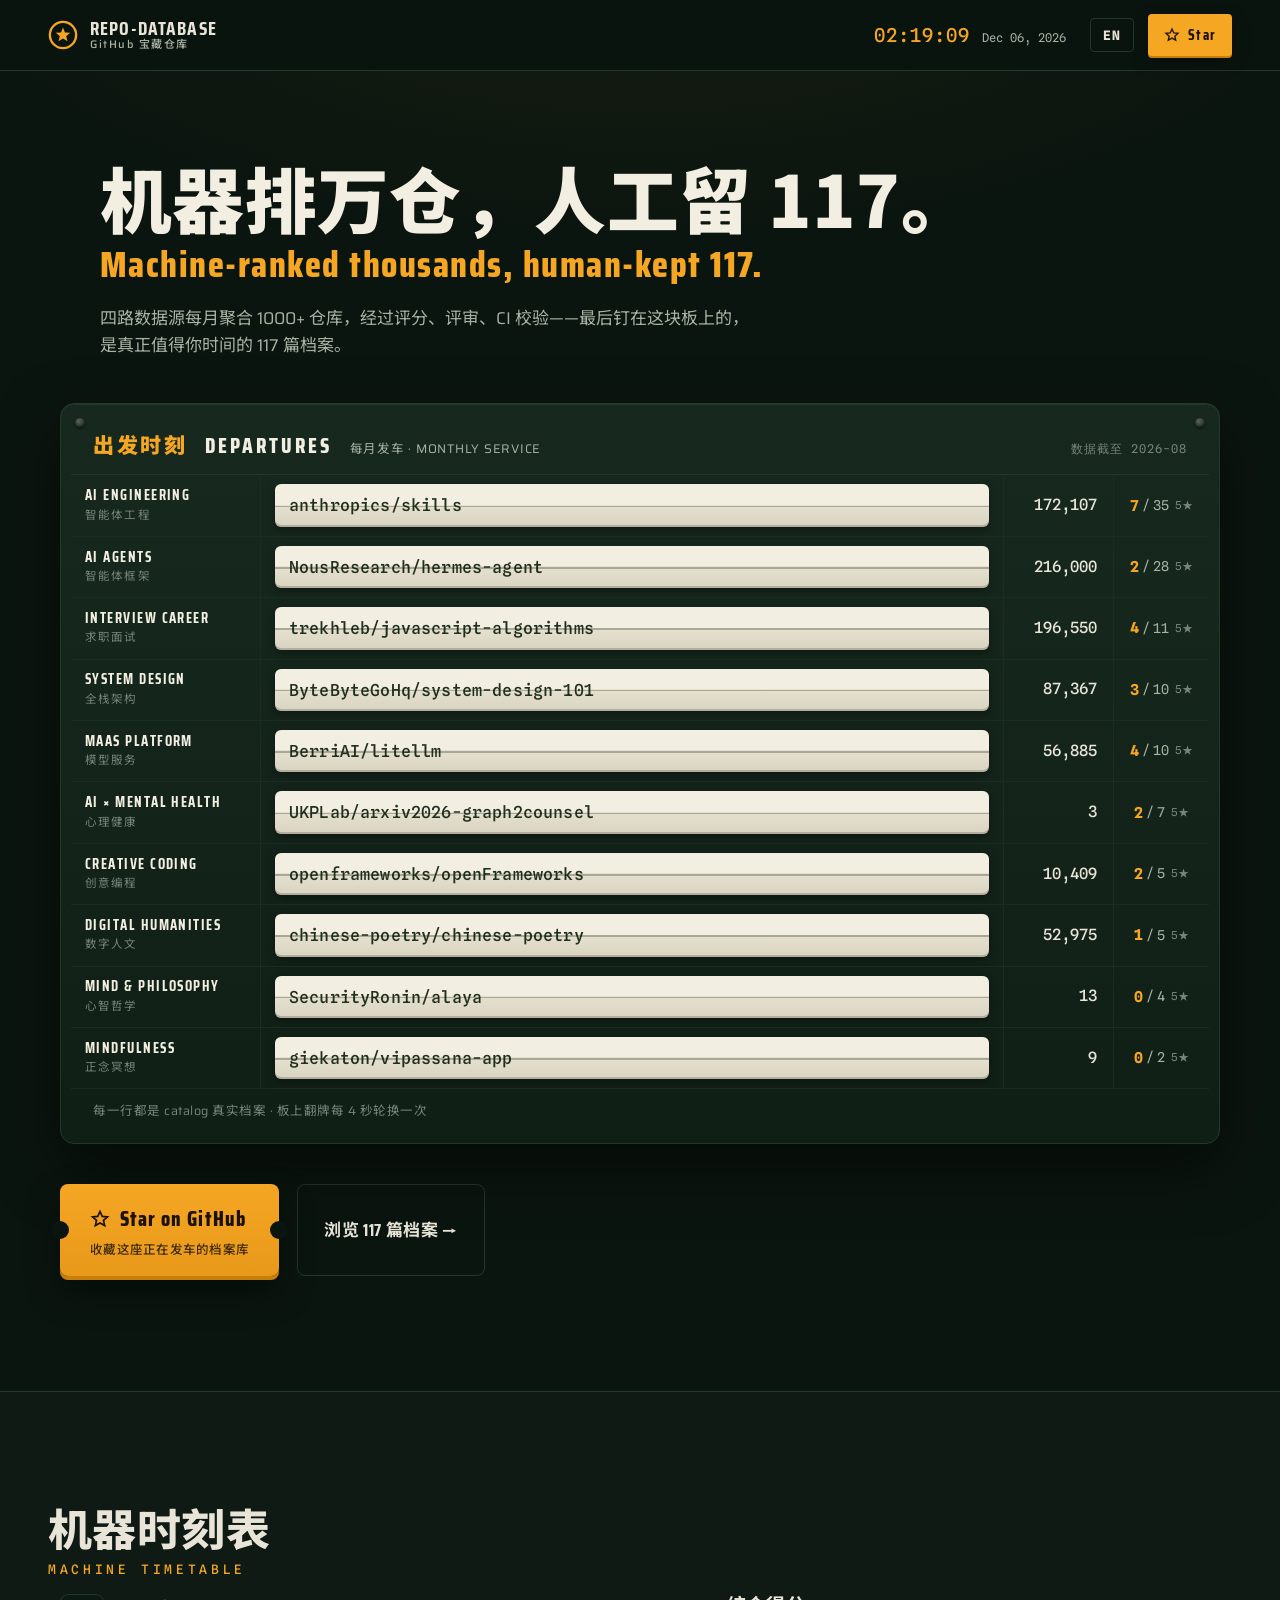
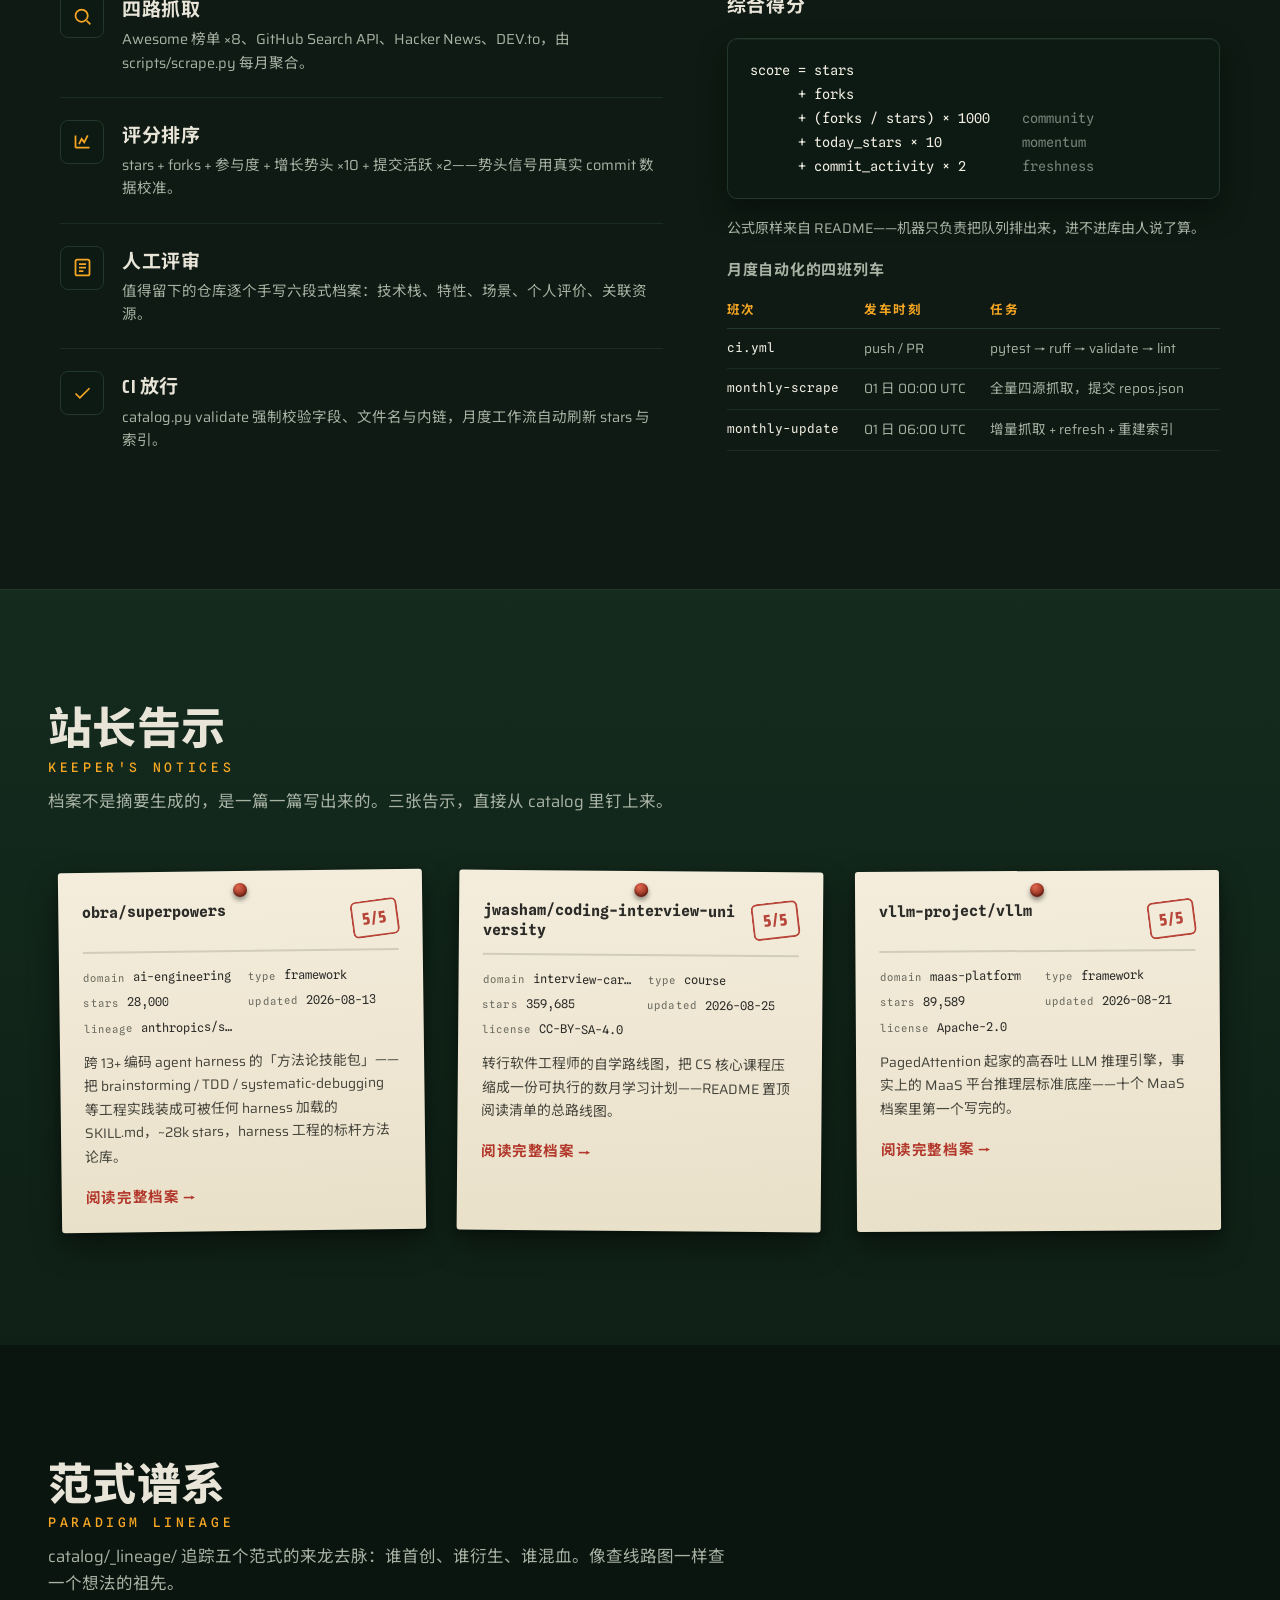
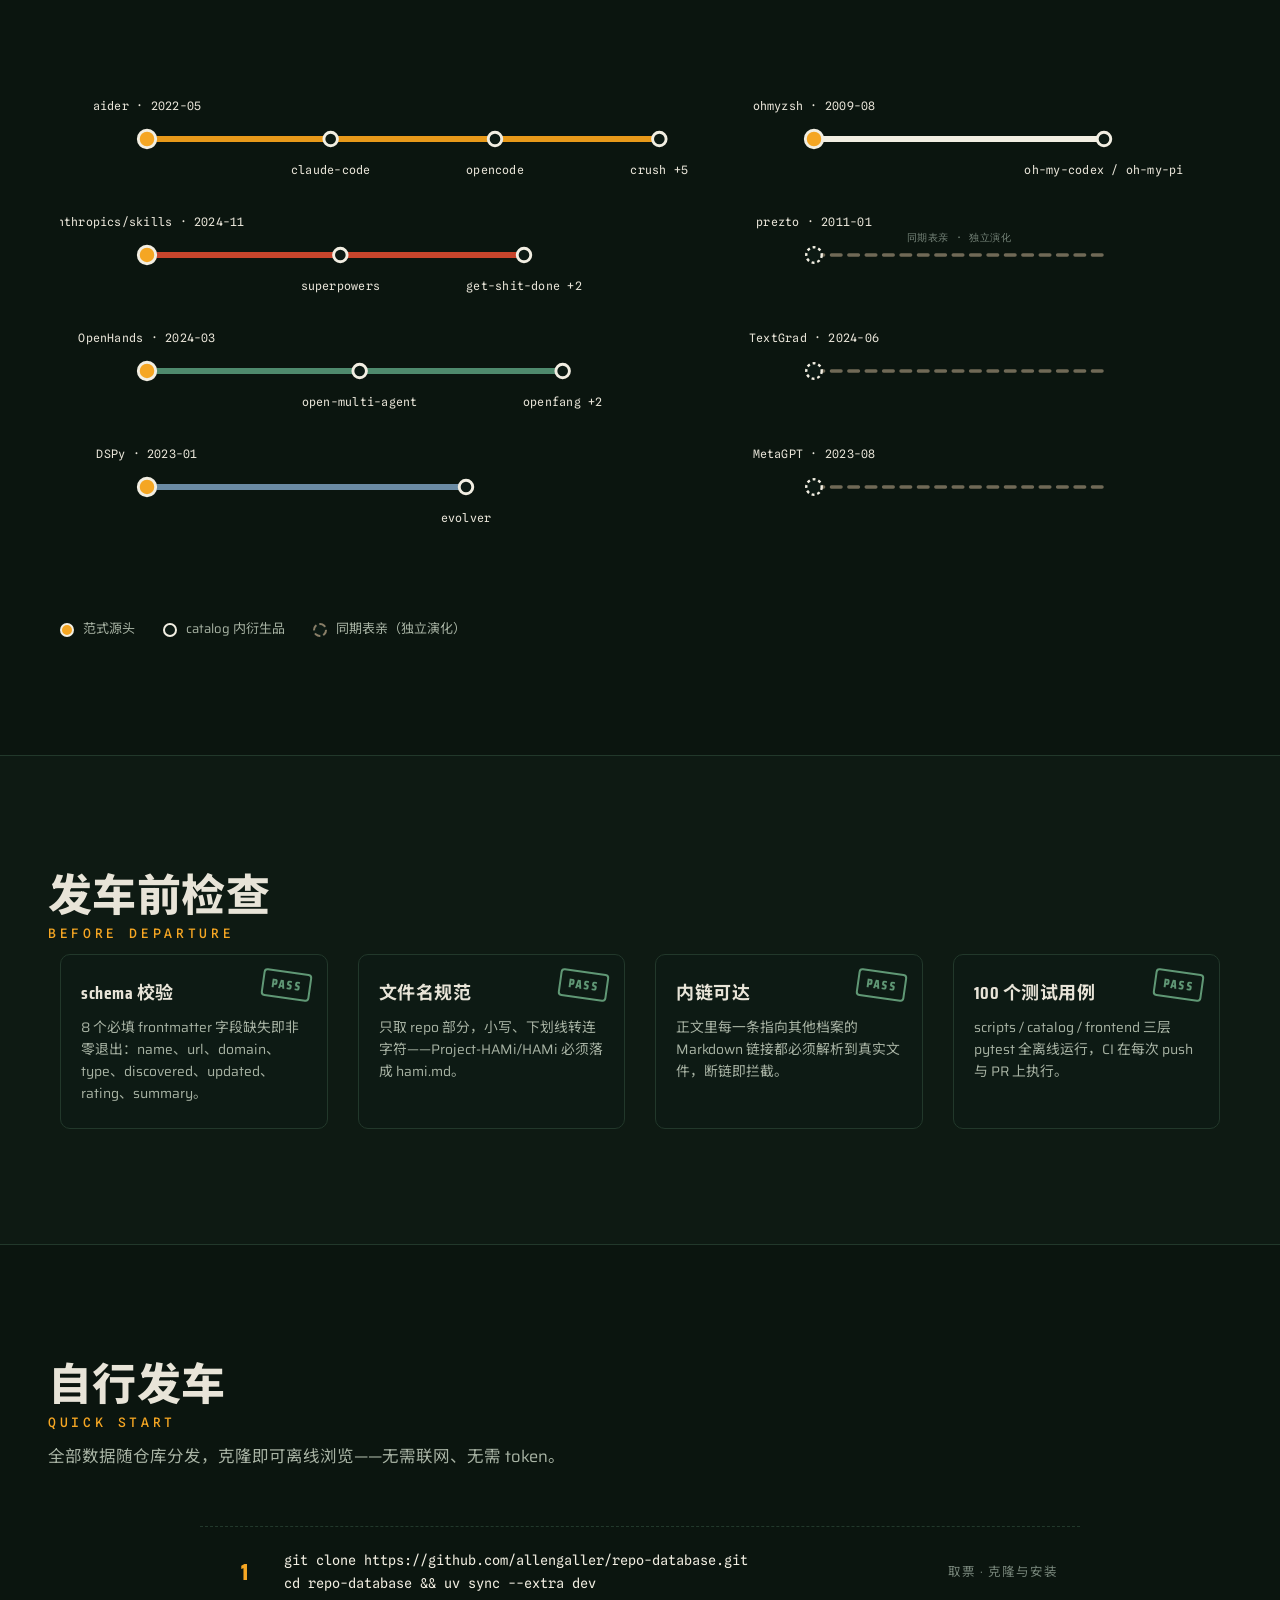
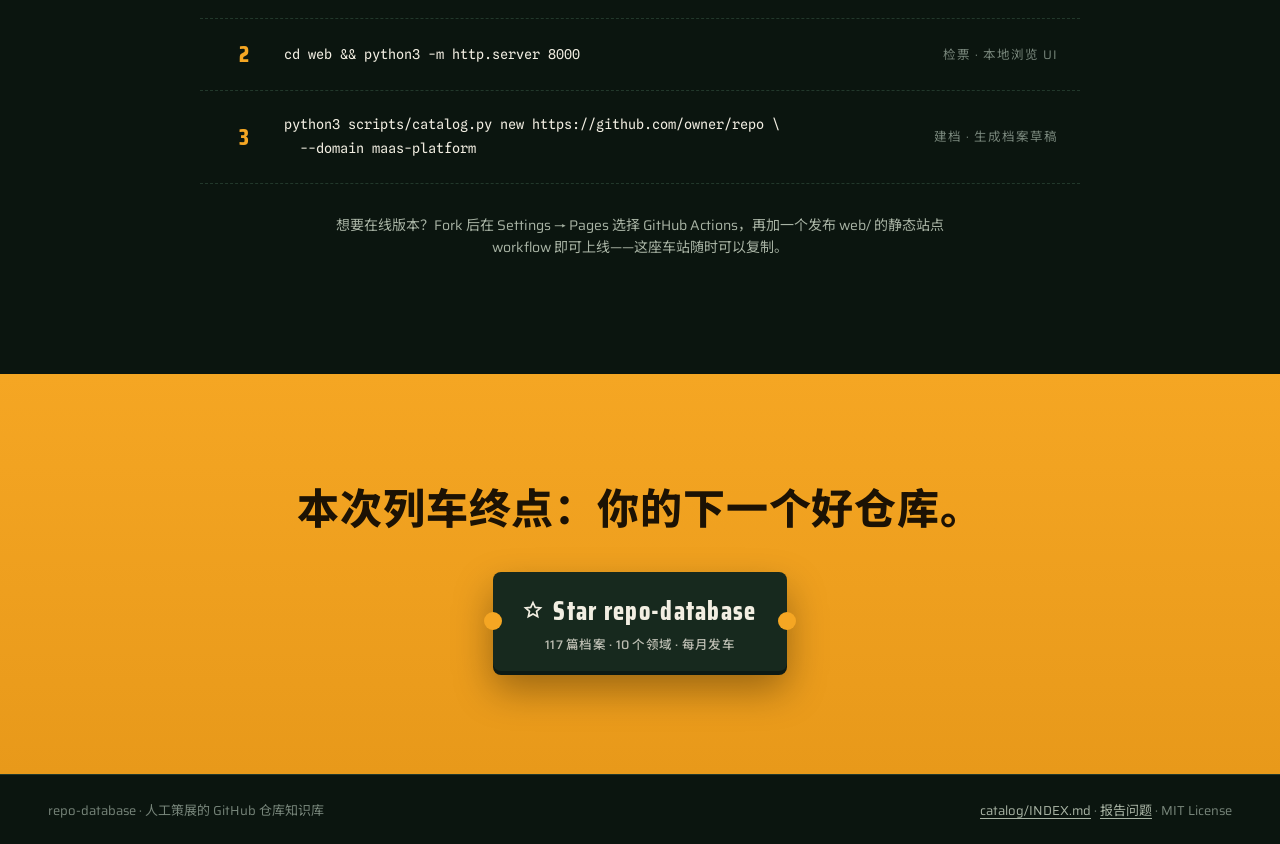
==== commit b88f52dc: "fix(frontend): harden data handling; add sandboxed logic tests - openModal: never assign scraped rep" ====
--- a/GTM/index.html
+++ b/GTM/index.html
@@ -193,10 +193,9 @@
             <caption data-i18n="wfCap">月度自动化的四班列车</caption>
             <thead><tr><th data-i18n="wfHead1">班次</th><th data-i18n="wfHead2">发车时刻</th><th data-i18n="wfHead3">任务</th></tr></thead>
             <tbody>
-              <tr><td>ci.yml</td><td>push / PR</td><td>pytest → validate → lint</td></tr>
+              <tr><td>ci.yml</td><td>push / PR</td><td>pytest → ruff → validate → lint</td></tr>
               <tr><td>monthly-scrape</td><td>01 日 00:00 UTC</td><td data-i18n="wf1">全量四源抓取，提交 repos.json</td></tr>
               <tr><td>monthly-update</td><td>01 日 06:00 UTC</td><td data-i18n="wf2">增量抓取 + refresh + 重建索引</td></tr>
-              <tr><td>deploy-pages</td><td>push to main</td><td data-i18n="wf3">web/ 发布 GitHub Pages</td></tr>
             </tbody>
           </table>
         </div>
@@ -371,7 +370,7 @@
         <div class="qs-cmd"><span class="qs-no">3</span><pre><code>python3 scripts/catalog.py new https://github.com/owner/repo \
   --domain maas-platform</code></pre><span class="qs-label" data-i18n="qs3">建档 · 生成档案草稿</span></div>
       </div>
-      <p class="qs-note" data-i18n="qsNote">想要在线版本？Fork 后在 Settings → Pages 选择 GitHub Actions，deploy-pages.yml 会把 web/ 发布到你的 github.io——这座车站随时可以复制。</p>
+              <p class="qs-note" data-i18n="qsNote">想要在线版本？Fork 后在 Settings → Pages 选择 GitHub Actions，再加一个发布 web/ 的静态站点 workflow 即可上线——这座车站随时可以复制。</p>
     </section>
 
     <!-- ============ 终到 ============ -->
